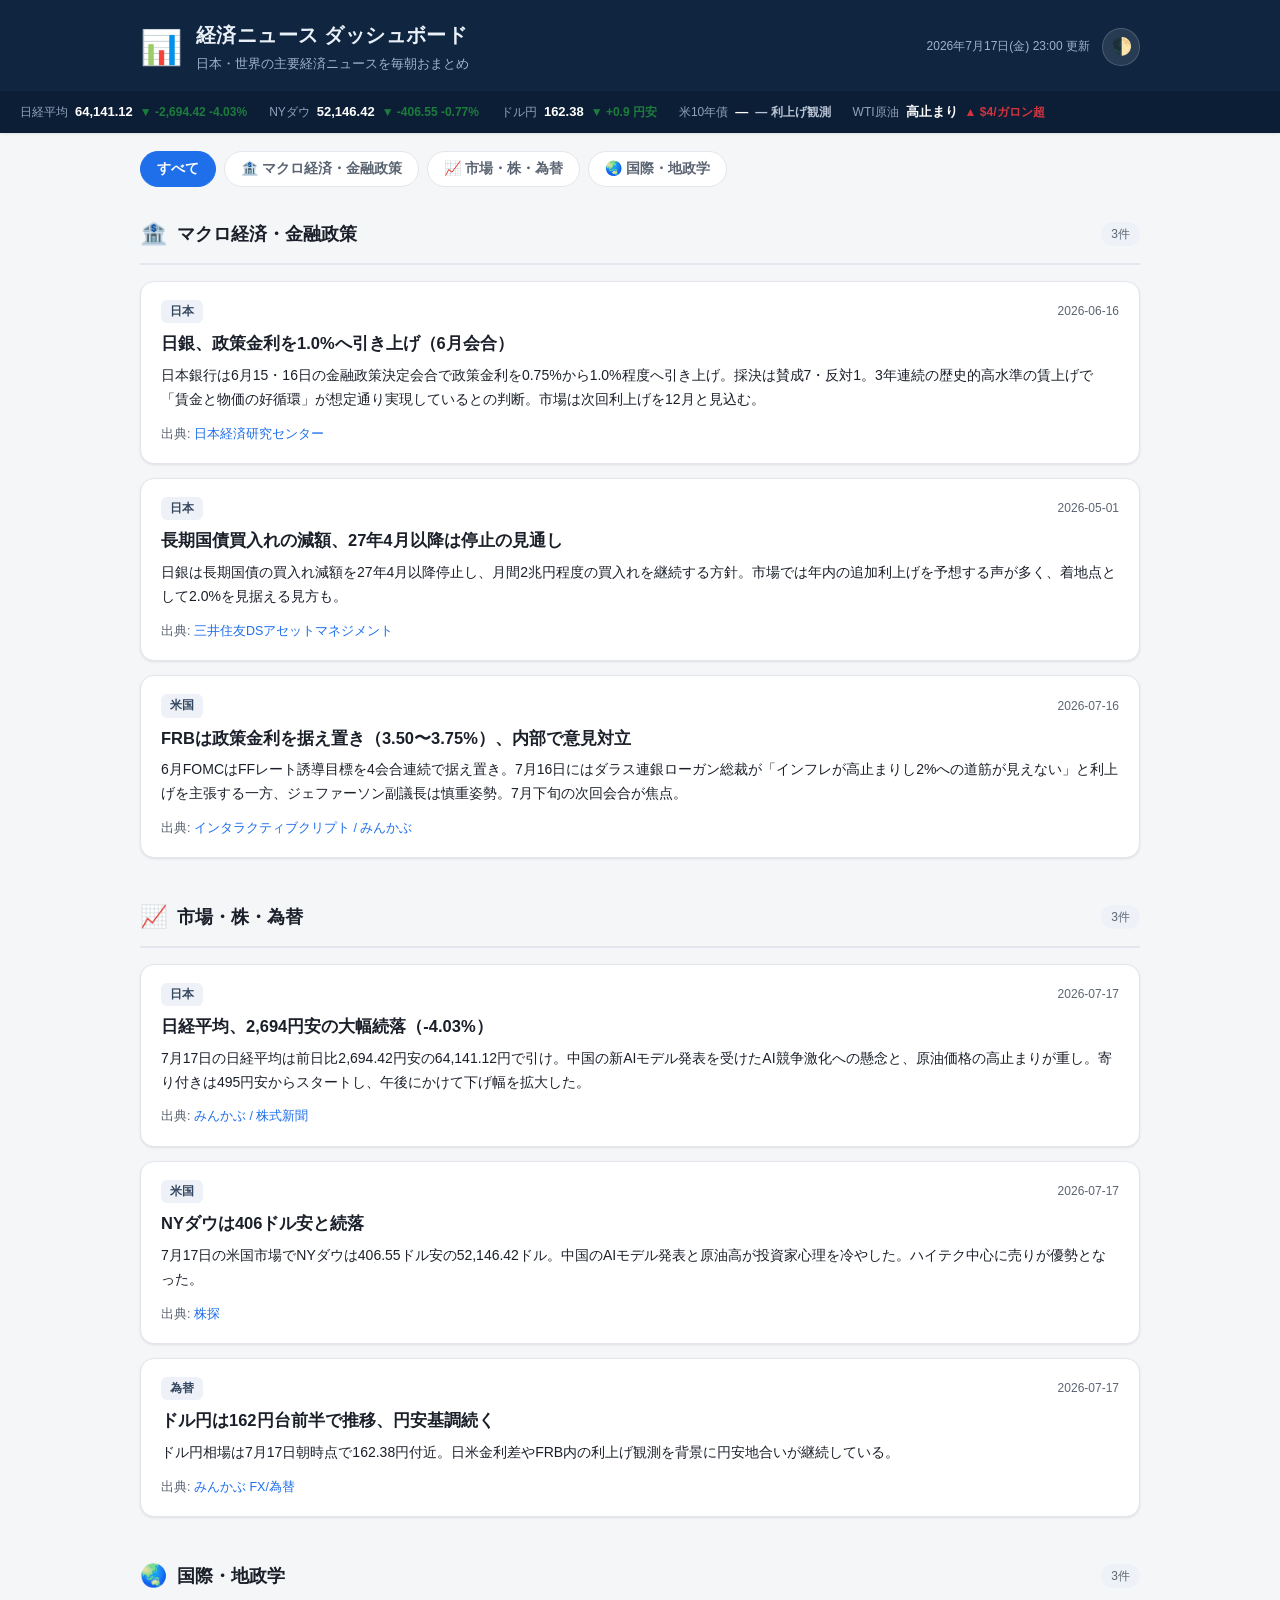
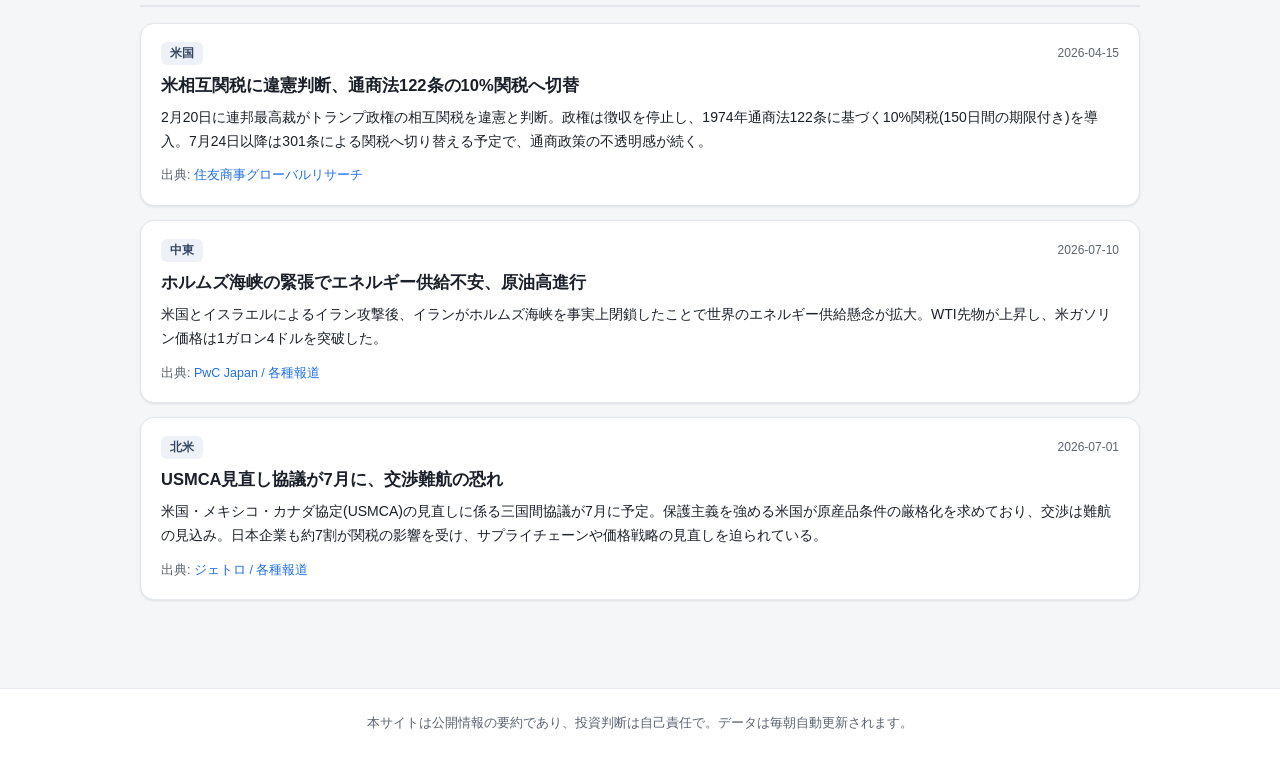
==== index.html @ 9ff2e00a "feat: 経済ニュース ダッシュボードを構築 日本・世界の主要経済ニュースをまとめる自分専用サイト。 - マクロ経済・金融政策 / 市場・株・為替 / 国際・地政学 の3カテゴリ - 相場ティッカー" ====
<!DOCTYPE html>
<html lang="ja">
<head>
  <meta charset="UTF-8" />
  <meta name="viewport" content="width=device-width, initial-scale=1.0" />
  <title>経済ニュース ダッシュボード</title>
  <meta name="description" content="日本・世界の主要経済ニュースをまとめる自分専用ダッシュボード" />
  <link rel="icon" href="data:image/svg+xml,%3Csvg xmlns='http://www.w3.org/2000/svg' viewBox='0 0 100 100'%3E%3Ctext y='.9em' font-size='90'%3E%F0%9F%93%8A%3C/text%3E%3C/svg%3E" />
  <link rel="stylesheet" href="assets/style.css" />
</head>
<body>
  <header class="site-header">
    <div class="wrap header-inner">
      <div class="brand">
        <span class="brand-mark">📊</span>
        <div class="brand-text">
          <h1>経済ニュース ダッシュボード</h1>
          <p class="tagline">日本・世界の主要経済ニュースを毎朝おまとめ</p>
        </div>
      </div>
      <div class="header-side">
        <span id="updated" class="updated">読み込み中…</span>
        <button id="theme-toggle" class="theme-toggle" type="button" aria-label="テーマ切替">🌓</button>
      </div>
    </div>
    <div class="ticker" id="ticker" aria-label="相場サマリー"></div>
  </header>

  <nav class="tabs wrap" id="tabs"></nav>

  <main class="wrap" id="content">
    <div class="loading">ニュースを読み込んでいます…</div>
  </main>

  <footer class="site-footer">
    <div class="wrap">
      <p>本サイトは公開情報の要約であり、投資判断は自己責任で。データは毎朝自動更新されます。</p>
    </div>
  </footer>

  <script src="data/news.js"></script>
  <script src="assets/app.js"></script>
</body>
</html>
---- assets/style.css ----
/* ===========================================================================
   経済ニュース ダッシュボード — スタイル
   ライト/ダーク両対応。OSのテーマに追従しつつ、右上のボタンで手動切替も可能。
   =========================================================================== */

:root {
  --bg: #f5f6f8;
  --bg-elev: #ffffff;
  --bg-header: #0f2540;
  --text: #1a1f29;
  --text-soft: #5b6472;
  --text-inv: #eaf0f7;
  --border: #e3e6ec;
  --accent: #1f6feb;
  --up: #d1343f;      /* 日本式: 上昇=赤 */
  --down: #1c7c3c;    /* 日本式: 下落=緑 */
  --flat: #7a828f;
  --chip-bg: #eef2f8;
  --chip-text: #33465f;
  --shadow: 0 1px 3px rgba(16, 24, 40, .06), 0 1px 2px rgba(16, 24, 40, .04);
  --radius: 14px;
}

:root[data-theme="dark"],
:root:not([data-theme="light"]) {
  /* fallback handled by media query below */
}

@media (prefers-color-scheme: dark) {
  :root:not([data-theme="light"]) {
    --bg: #0b0e14;
    --bg-elev: #151a23;
    --bg-header: #0a1526;
    --text: #e7ebf2;
    --text-soft: #9aa4b2;
    --text-inv: #eaf0f7;
    --border: #232a36;
    --accent: #4c9aff;
    --up: #ff6b74;
    --down: #4fd07f;
    --flat: #7a828f;
    --chip-bg: #1e2635;
    --chip-text: #b9c4d4;
    --shadow: 0 1px 3px rgba(0, 0, 0, .4);
  }
}

:root[data-theme="dark"] {
  --bg: #0b0e14;
  --bg-elev: #151a23;
  --bg-header: #0a1526;
  --text: #e7ebf2;
  --text-soft: #9aa4b2;
  --text-inv: #eaf0f7;
  --border: #232a36;
  --accent: #4c9aff;
  --up: #ff6b74;
  --down: #4fd07f;
  --flat: #7a828f;
  --chip-bg: #1e2635;
  --chip-text: #b9c4d4;
  --shadow: 0 1px 3px rgba(0, 0, 0, .4);
}

* { box-sizing: border-box; }

body {
  margin: 0;
  background: var(--bg);
  color: var(--text);
  font-family: -apple-system, BlinkMacSystemFont, "Hiragino Sans", "Hiragino Kaku Gothic ProN",
    "Noto Sans JP", "Yu Gothic", Meiryo, sans-serif;
  line-height: 1.7;
  -webkit-font-smoothing: antialiased;
}

.wrap {
  max-width: 1040px;
  margin: 0 auto;
  padding: 0 20px;
}

/* ---------- Header ---------- */
.site-header {
  background: var(--bg-header);
  color: var(--text-inv);
  box-shadow: var(--shadow);
  position: sticky;
  top: 0;
  z-index: 10;
}

.header-inner {
  display: flex;
  align-items: center;
  justify-content: space-between;
  gap: 16px;
  padding-top: 18px;
  padding-bottom: 16px;
}

.brand { display: flex; align-items: center; gap: 14px; }
.brand-mark { font-size: 34px; line-height: 1; }
.brand-text h1 { margin: 0; font-size: 20px; font-weight: 700; letter-spacing: .02em; }
.tagline { margin: 2px 0 0; font-size: 12.5px; color: #9fb2c9; }

.header-side { display: flex; align-items: center; gap: 12px; }
.updated { font-size: 12px; color: #9fb2c9; white-space: nowrap; }

.theme-toggle {
  background: rgba(255, 255, 255, .1);
  border: 1px solid rgba(255, 255, 255, .18);
  color: var(--text-inv);
  border-radius: 999px;
  width: 38px; height: 38px;
  font-size: 17px;
  cursor: pointer;
  transition: background .15s ease;
}
.theme-toggle:hover { background: rgba(255, 255, 255, .2); }

/* ---------- Ticker ---------- */
.ticker {
  display: flex;
  gap: 22px;
  overflow-x: auto;
  padding: 10px 20px;
  background: rgba(0, 0, 0, .18);
  scrollbar-width: none;
  font-size: 13px;
}
.ticker::-webkit-scrollbar { display: none; }
.tk {
  display: flex;
  align-items: baseline;
  gap: 7px;
  white-space: nowrap;
  color: #cdd8e6;
}
.tk-name { color: #8ea3bd; font-size: 12px; }
.tk-val { font-weight: 700; color: #fff; }
.tk-chg { font-size: 12px; font-weight: 600; }
.tk-chg.up { color: var(--up); }
.tk-chg.down { color: var(--down); }
.tk-chg.flat { color: #b9c4d4; }

/* ---------- Tabs ---------- */
.tabs {
  display: flex;
  gap: 8px;
  padding-top: 18px;
  padding-bottom: 4px;
  flex-wrap: wrap;
}
.tab {
  border: 1px solid var(--border);
  background: var(--bg-elev);
  color: var(--text-soft);
  padding: 8px 16px;
  border-radius: 999px;
  font-size: 14px;
  font-weight: 600;
  cursor: pointer;
  transition: all .15s ease;
}
.tab:hover { color: var(--text); border-color: var(--accent); }
.tab.active {
  background: var(--accent);
  color: #fff;
  border-color: var(--accent);
}

/* ---------- Content ---------- */
main.wrap { padding-top: 24px; padding-bottom: 48px; }
.loading { color: var(--text-soft); padding: 40px 0; text-align: center; }

.category { margin-bottom: 40px; scroll-margin-top: 130px; }
.category-head {
  display: flex;
  align-items: center;
  gap: 10px;
  margin: 0 0 16px;
  padding-bottom: 10px;
  border-bottom: 2px solid var(--border);
}
.category-head .ci { font-size: 22px; }
.category-head h2 { margin: 0; font-size: 18px; font-weight: 700; }
.category-head .count {
  margin-left: auto;
  font-size: 12px;
  color: var(--text-soft);
  background: var(--chip-bg);
  padding: 2px 10px;
  border-radius: 999px;
}

.cards { display: grid; gap: 14px; }

.card {
  background: var(--bg-elev);
  border: 1px solid var(--border);
  border-radius: var(--radius);
  padding: 18px 20px;
  box-shadow: var(--shadow);
  transition: transform .12s ease, border-color .12s ease;
}
.card:hover { transform: translateY(-2px); border-color: var(--accent); }

.card-top { display: flex; align-items: center; gap: 8px; margin-bottom: 8px; flex-wrap: wrap; }
.chip {
  font-size: 11.5px;
  font-weight: 700;
  padding: 2px 9px;
  border-radius: 6px;
  background: var(--chip-bg);
  color: var(--chip-text);
}
.card-date { font-size: 12px; color: var(--text-soft); margin-left: auto; }

.card h3 { margin: 0 0 8px; font-size: 16.5px; font-weight: 700; line-height: 1.5; }
.card h3 a { color: inherit; text-decoration: none; }
.card h3 a:hover { color: var(--accent); text-decoration: underline; }
.card p { margin: 0 0 12px; font-size: 14px; color: var(--text); }
.card .source {
  font-size: 12.5px;
  color: var(--text-soft);
}
.card .source a { color: var(--accent); text-decoration: none; }
.card .source a:hover { text-decoration: underline; }

/* ---------- Footer ---------- */
.site-footer {
  border-top: 1px solid var(--border);
  padding: 24px 0;
  background: var(--bg-elev);
}
.site-footer p { margin: 0; font-size: 12.5px; color: var(--text-soft); text-align: center; }

@media (max-width: 560px) {
  .brand-text h1 { font-size: 17px; }
  .tagline { display: none; }
  .updated { display: none; }
}
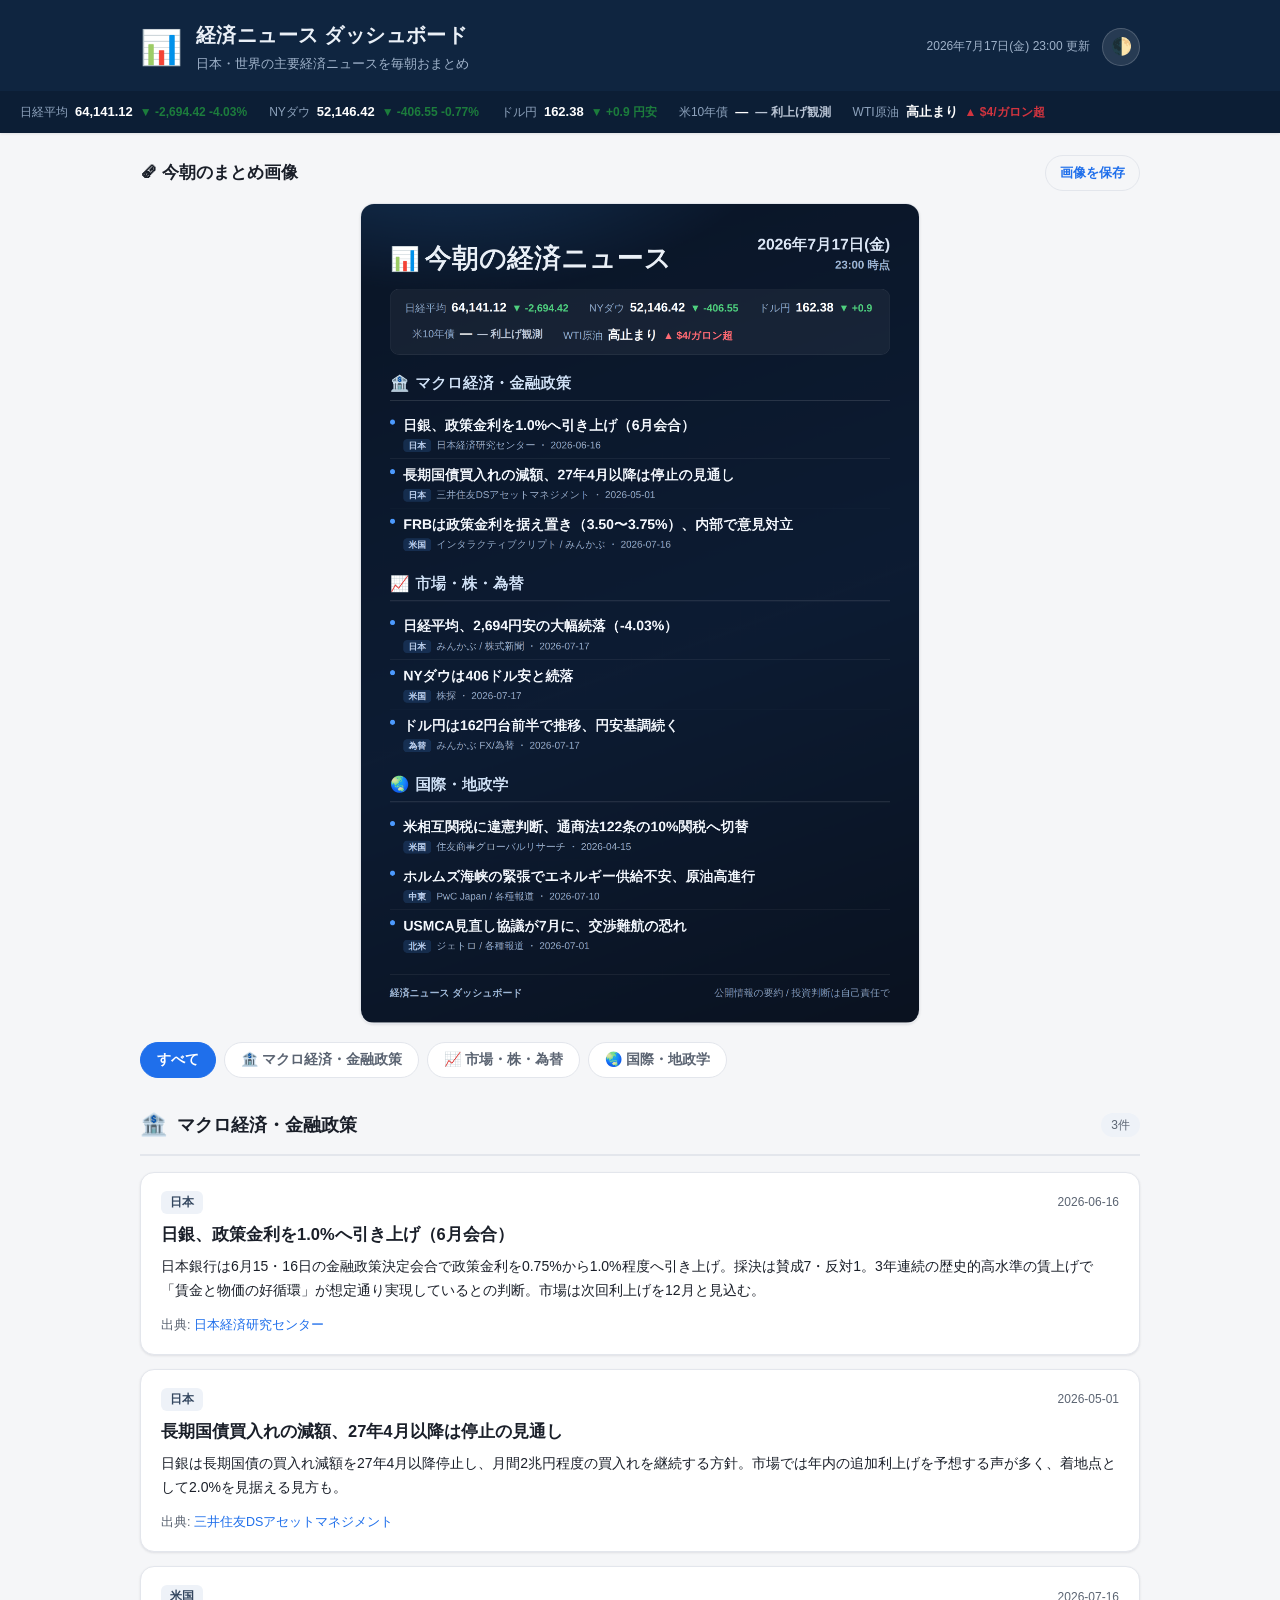
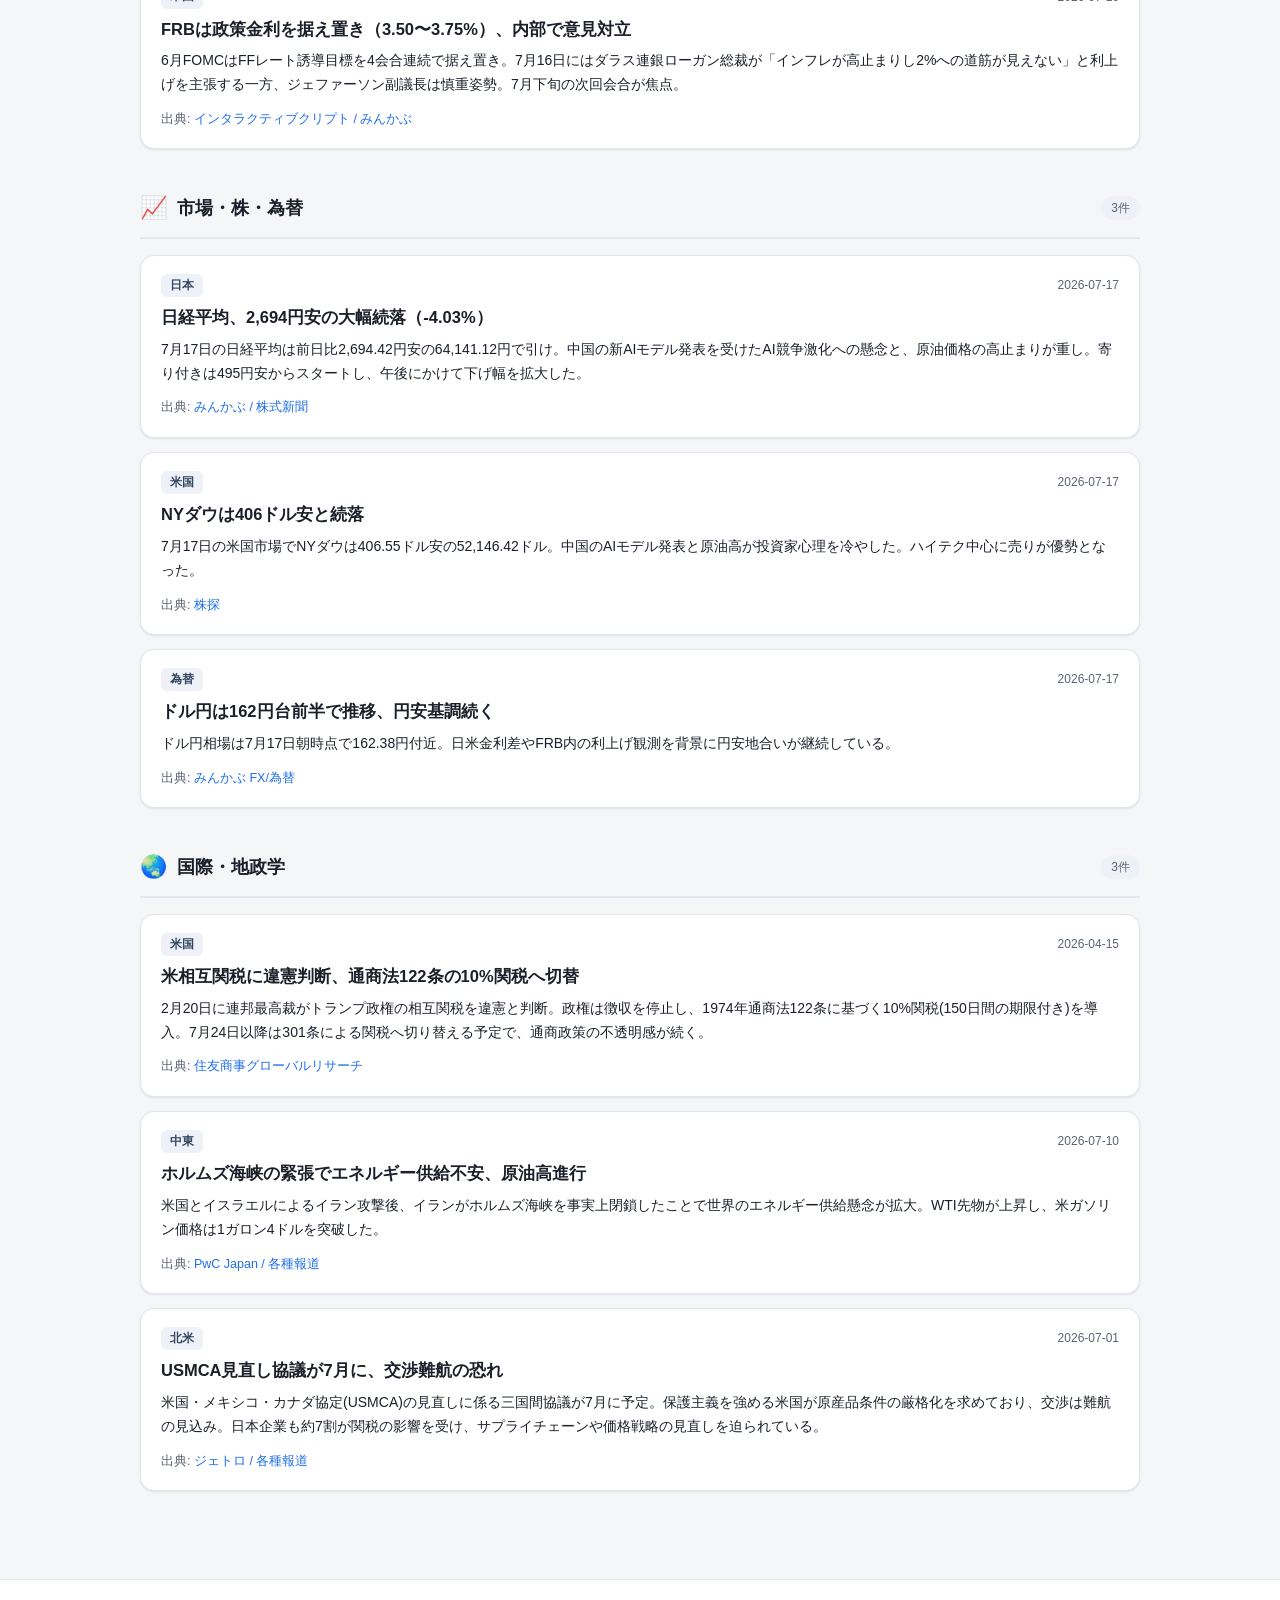
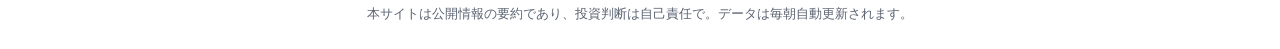
==== commit 879dc52e: "feat: 毎朝のニュースまとめ画像を追加 - summary.html: 縦型ポスター形式のサマリー画像テンプレート - scripts/render-summary.js: playwrightで" ====
--- a/index.html
+++ b/index.html
@@ -26,6 +26,16 @@
     <div class="ticker" id="ticker" aria-label="相場サマリー"></div>
   </header>
 
+  <section class="wrap summary-hero" id="summary-hero" hidden>
+    <div class="summary-head">
+      <h2>🗞 今朝のまとめ画像</h2>
+      <a id="summary-download" href="data/summary.png" download>画像を保存</a>
+    </div>
+    <a href="data/summary.png" target="_blank" rel="noopener" class="summary-link">
+      <img id="summary-img" src="data/summary.png" alt="今朝の経済ニュースまとめ画像" />
+    </a>
+  </section>
+
   <nav class="tabs wrap" id="tabs"></nav>
 
   <main class="wrap" id="content">
--- a/assets/style.css
+++ b/assets/style.css
@@ -144,6 +144,28 @@
 .tk-chg.down { color: var(--down); }
 .tk-chg.flat { color: #b9c4d4; }
 
+/* ---------- Summary hero (今朝のまとめ画像) ---------- */
+.summary-hero { padding-top: 22px; }
+.summary-head {
+  display: flex; align-items: center; justify-content: space-between;
+  margin-bottom: 12px;
+}
+.summary-head h2 { margin: 0; font-size: 17px; font-weight: 700; }
+.summary-head a {
+  font-size: 13px; font-weight: 600; text-decoration: none;
+  color: var(--accent);
+  border: 1px solid var(--border); border-radius: 999px;
+  padding: 6px 14px; transition: all .15s ease;
+}
+.summary-head a:hover { border-color: var(--accent); background: var(--chip-bg); }
+.summary-link { display: block; }
+.summary-hero img {
+  display: block; width: 100%; max-width: 560px; height: auto; margin: 0 auto;
+  border-radius: var(--radius);
+  border: 1px solid var(--border);
+  box-shadow: var(--shadow);
+}
+
 /* ---------- Tabs ---------- */
 .tabs {
   display: flex;
